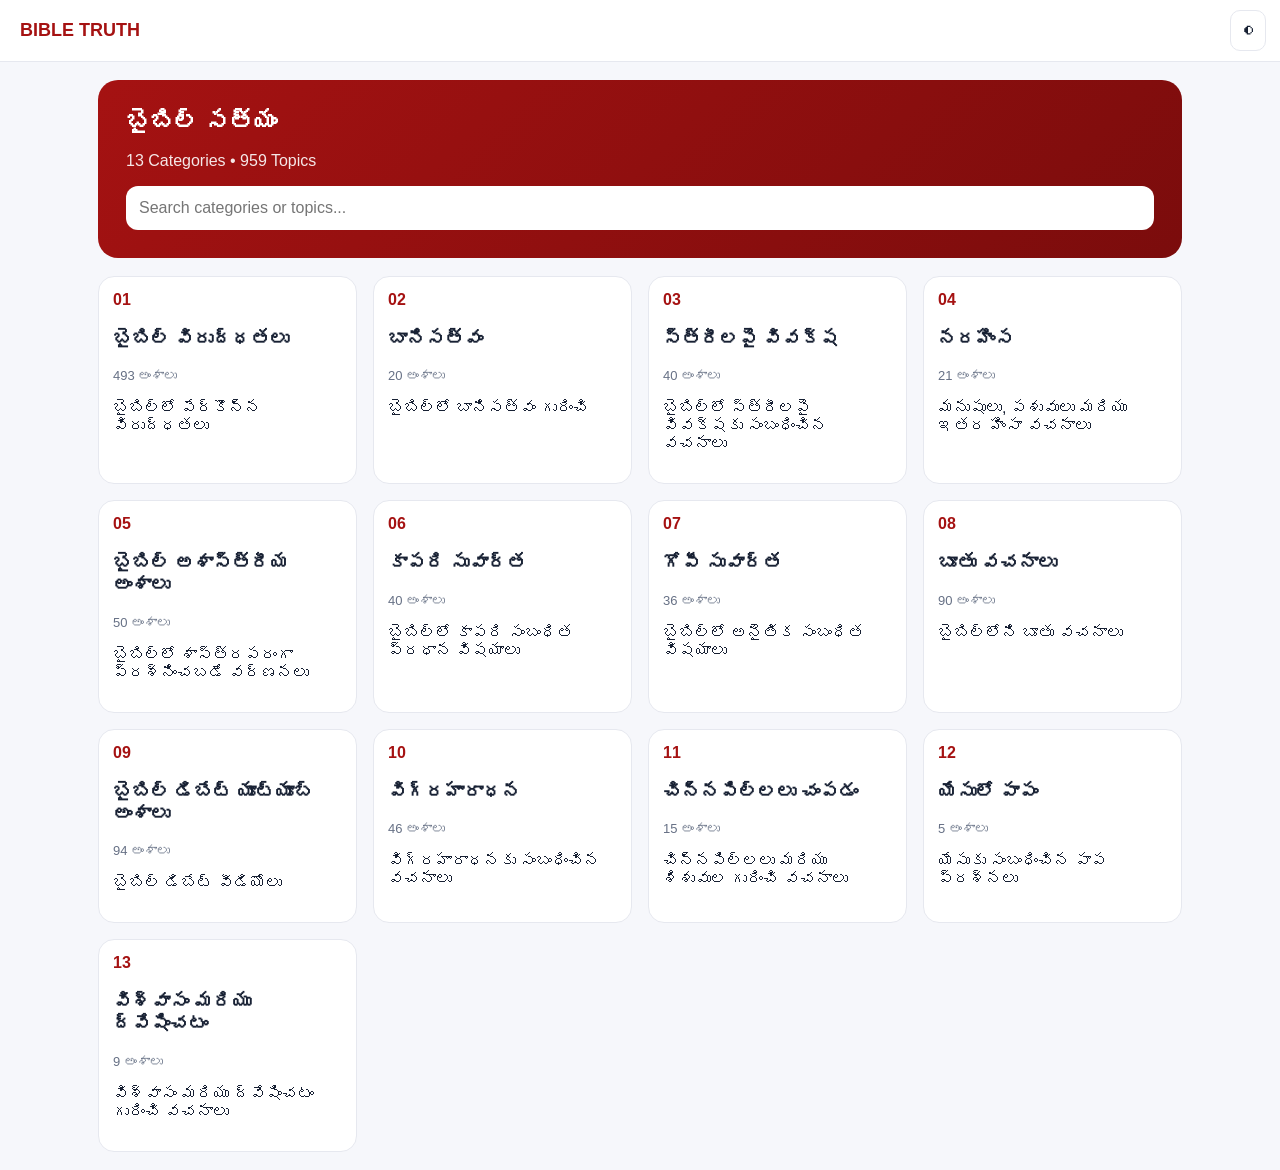
==== index.html @ 72ec71bd "Add files via upload" ====
<!doctype html><html lang="te"><head><meta charset="utf-8"><meta name="viewport" content="width=device-width,initial-scale=1"><title>Bible Truth</title><link rel="stylesheet" href="style.css"></head><body>
<header class="topbar"><button id="backBtn" class="iconBtn hidden" aria-label="Back">←</button><button id="homeBtn" class="brand">BIBLE TRUTH</button><div class="spacer"></div><button id="themeBtn" class="iconBtn" title="Theme">◐</button></header>
<main class="wrap"><section id="homeView"><div class="hero"><h1>బైబిల్ సత్యం</h1><p id="stats"></p><input id="search" placeholder="Search categories or topics..."></div><div id="categories" class="grid"></div></section>
<section id="listView" class="hidden"><div class="viewHead"><h2 id="listTitle"></h2><p id="listSub"></p></div><div id="pointList" class="pointList"></div></section>
<section id="detailView" class="hidden"><div id="detailContent"></div></section>
<section id="resultsView" class="hidden"><h2>Search Results</h2><div id="results"></div></section></main>
<script src="app.js"></script></body></html>
---- style.css ----
:root{--bg:#f6f7fb;--card:#fff;--text:#172033;--muted:#667085;--line:#e6e8ef;--accent:#a51212;--accent2:#7b0c0c;--soft:#fff3f3}*{box-sizing:border-box}body{margin:0;font-family:Arial,'Noto Sans Telugu',sans-serif;background:var(--bg);color:var(--text)}body.dark{--bg:#121417;--card:#1b1e23;--text:#f3f4f6;--muted:#a7adb8;--line:#30343a;--soft:#2a1b1b}.topbar{position:sticky;top:0;z-index:100;background:var(--card);border-bottom:1px solid var(--line);height:62px;display:flex;align-items:center;padding:0 14px;gap:8px}.brand{border:0;background:none;font-weight:800;color:var(--accent);font-size:18px;cursor:pointer}.spacer{flex:1}.iconBtn{border:1px solid var(--line);background:var(--card);color:var(--text);border-radius:10px;padding:8px 12px;font-size:20px;cursor:pointer}.hidden{display:none!important}.wrap{max-width:1120px;margin:auto;padding:18px}.hero{background:linear-gradient(135deg,var(--accent),var(--accent2));color:#fff;border-radius:20px;padding:28px;margin-bottom:18px}.hero h1{margin:0 0 6px}.hero p{opacity:.9}.hero input{width:100%;padding:13px;border-radius:12px;border:0;font-size:16px}.grid{display:grid;grid-template-columns:repeat(auto-fit,minmax(240px,1fr));gap:16px}.cat{background:var(--card);border:1px solid var(--line);border-radius:16px;overflow:hidden;cursor:pointer;transition:.15s}.cat:hover,.pointCard:hover{transform:translateY(-2px);box-shadow:0 8px 24px #00000012}.cat img{width:100%;height:130px;object-fit:cover;background:#ddd}.cat .inside{padding:14px}.num{display:inline-block;color:var(--accent);font-weight:800}.count{color:var(--muted);font-size:13px}.viewHead,.detail-head{background:var(--card);border:1px solid var(--line);padding:16px;border-radius:14px;margin-bottom:14px}.pointList{display:grid;gap:10px}.pointCard{background:var(--card);border:1px solid var(--line);border-radius:14px;padding:15px;cursor:pointer}.pointNo{color:var(--accent);font-weight:800;margin-right:8px}.pointTitle{font-weight:700}.item{background:var(--card);border:1px solid var(--line);border-radius:16px;padding:18px}.item-title{margin-top:0}.body-text{line-height:1.75}.verse,.bible-ref{margin:10px 0;padding:12px 14px;border-radius:12px;background:var(--soft);border:1px solid #e5bcbc;line-height:1.65}.bible-ref{display:block;width:100%;text-align:left;font:inherit;font-weight:700;color:var(--accent);cursor:pointer}.bible-ref:hover{filter:brightness(.98)}.note{margin:10px 0;padding:12px;border-left:4px solid var(--accent);background:var(--soft)}.navs{display:flex;justify-content:space-between;gap:10px;margin-top:16px}.soft-btn,.youtube-btn{border:1px solid var(--line);background:var(--card);color:var(--text);padding:11px 14px;border-radius:10px;cursor:pointer;text-decoration:none;display:inline-block}.soft-btn:disabled{opacity:.45}.youtube-btn{background:#cc0000;color:#fff;border:0}.category-label{color:var(--accent);font-weight:700}.main-point{margin-top:10px;background:var(--soft);padding:12px;border-radius:10px}.result-card{background:var(--card);padding:14px;border:1px solid var(--line);border-radius:12px;margin:10px 0;cursor:pointer}@media(max-width:600px){.wrap{padding:12px}.topbar{height:58px}.cat img{height:110px}}


/* Bible reference links: same card style, now safely clickable */
a.bible-ref{
  display:block;
  text-decoration:none;
  cursor:pointer;
  -webkit-tap-highlight-color:transparent;
}


/* FINAL: clickable Bible reference boxes */
a.bible-ref{
 display:flex;align-items:center;gap:10px;width:100%;box-sizing:border-box;
 margin:12px 0;padding:14px 16px;border:1px solid #c9a227;border-radius:12px;
 background:#fffdf2;color:#5b4300;text-decoration:none;font-weight:700;cursor:pointer;
 box-shadow:0 2px 8px rgba(0,0,0,.08);-webkit-tap-highlight-color:transparent;
}
a.bible-ref:hover{transform:translateY(-1px)}
a.bible-ref:active{transform:scale(.99)}
.bible-icon{font-size:22px;line-height:1}
.bible-ref-text{flex:1}
.bible-open{font-size:28px;line-height:1;font-weight:400}
.dark a.bible-ref{background:#2b2616;color:#ffe9a6;border-color:#8f7420}


/* Categories 5,7,10,11 — clickable Bible reference box */
a.bible-ref{
  display:flex;
  align-items:center;
  gap:10px;
  width:100%;
  box-sizing:border-box;
  margin:12px 0;
  padding:14px 16px;
  border:1px solid #c9a227;
  border-radius:12px;
  background:#fffdf2;
  color:#5b4300;
  text-decoration:none;
  font-weight:700;
  cursor:pointer;
  box-shadow:0 2px 8px rgba(0,0,0,.08);
  -webkit-tap-highlight-color:transparent;
}
a.bible-ref:hover{transform:translateY(-1px)}
a.bible-ref:active{transform:scale(.99)}
.bible-icon{font-size:22px;line-height:1}
.bible-ref-text{flex:1}
.bible-open{font-size:28px;line-height:1;font-weight:400}
.dark a.bible-ref{background:#2b2616;color:#ffe9a6;border-color:#8f7420}


/* FINAL FIX: category images are visible on all 13 cards without changing text/content */
.cat img{
  display:block;
  width:100%;
  height:130px;
  object-fit:cover;
  object-position:center;
}
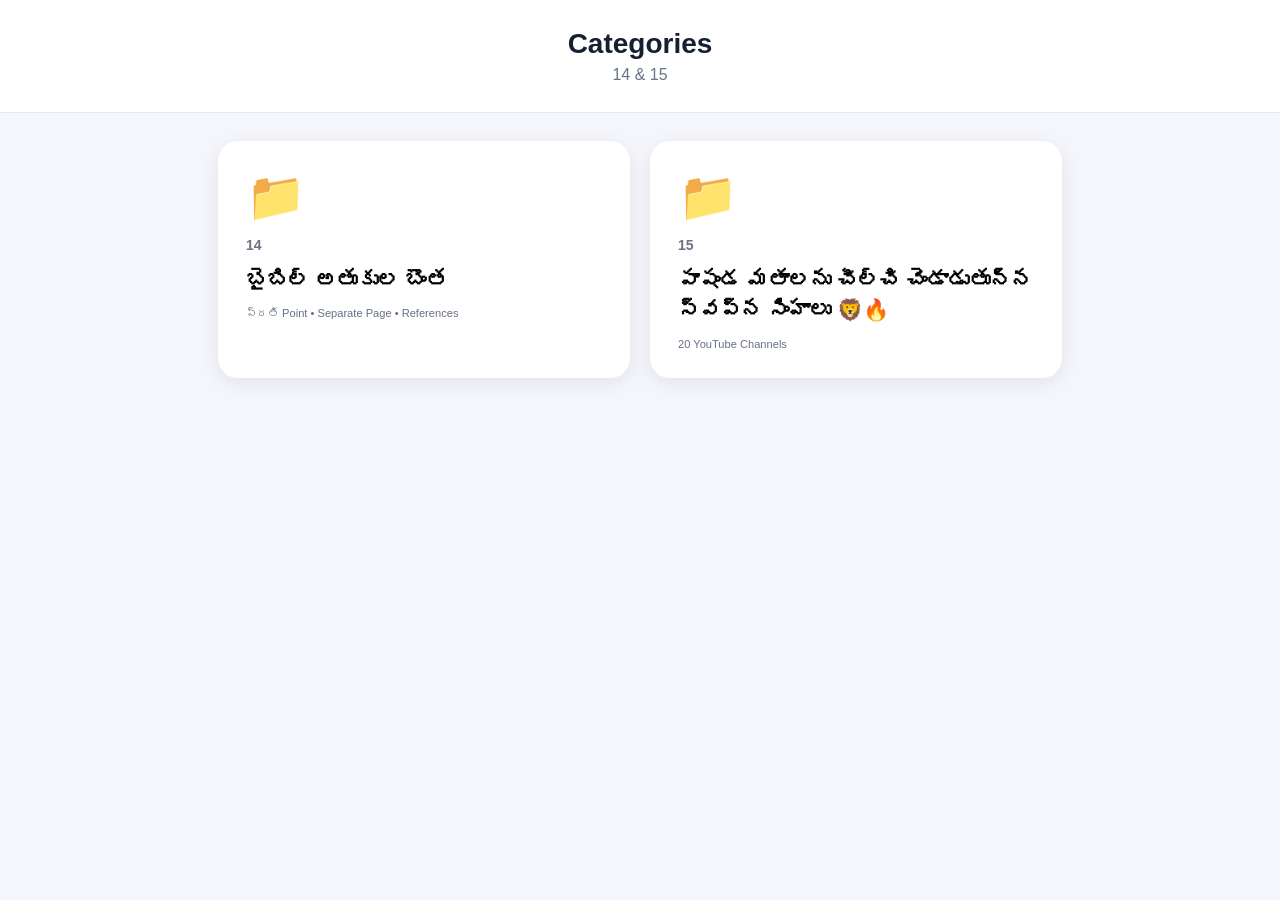
==== commit 56727553: "Add files via upload" ====
--- a/index.html
+++ b/index.html
@@ -1,7 +1 @@
-<!doctype html><html lang="te"><head><meta charset="utf-8"><meta name="viewport" content="width=device-width,initial-scale=1"><title>Bible Truth</title><link rel="stylesheet" href="style.css"></head><body>
-<header class="topbar"><button id="backBtn" class="iconBtn hidden" aria-label="Back">←</button><button id="homeBtn" class="brand">BIBLE TRUTH</button><div class="spacer"></div><button id="themeBtn" class="iconBtn" title="Theme">◐</button></header>
-<main class="wrap"><section id="homeView"><div class="hero"><h1>బైబిల్ సత్యం</h1><p id="stats"></p><input id="search" placeholder="Search categories or topics..."></div><div id="categories" class="grid"></div></section>
-<section id="listView" class="hidden"><div class="viewHead"><h2 id="listTitle"></h2><p id="listSub"></p></div><div id="pointList" class="pointList"></div></section>
-<section id="detailView" class="hidden"><div id="detailContent"></div></section>
-<section id="resultsView" class="hidden"><h2>Search Results</h2><div id="results"></div></section></main>
-<script src="app.js"></script></body></html>
+<!DOCTYPE html><html lang="te"><head><meta charset="UTF-8"><meta name="viewport" content="width=device-width, initial-scale=1.0"><title>Categories 14 & 15</title><link rel="stylesheet" href="style.css"></head><body><div class="app"><header class="app-header"><h1>Categories</h1><p>14 & 15</p></header><main id="home" class="screen active"><div class="category-grid"><button class="category-card" onclick="openCategory14()"><span class="folder">📁</span><span class="cat-no">14</span><strong>బైబిల్ అతుకుల బొంత</strong><small>ప్రతి Point • Separate Page • References</small></button><button class="category-card" onclick="openCategory15()"><span class="folder">📁</span><span class="cat-no">15</span><strong>పాషండ మతాలను చీల్చి చెండాడుతున్న స్వప్న సింహాలు 🦁🔥</strong><small>20 YouTube Channels</small></button></div></main><main id="cat14" class="screen"><div class="topbar"><button class="back" onclick="goHome()">← Back</button><div><h2>Category 14</h2><p>బైబిల్ అతుకుల బొంత</p></div></div><div id="topicList" class="list"></div></main><main id="detail" class="screen"><div class="topbar"><button class="back" onclick="backToTopics()">← Back</button><div><h2 id="detailTitle">Point</h2></div></div><article class="detail-card"><button id="referenceButton" class="reference-btn">📖 Open Reference in Sajeeva Vahini</button><div id="detailContent"></div></article></main><main id="cat15" class="screen"><div class="topbar"><button class="back" onclick="goHome()">← Back</button><div><h2>Category 15</h2><p>పాషండ మతాలను చీల్చి చెండాడుతున్న స్వప్న సింహాలు 🦁🔥</p></div></div><div id="channelList" class="list"></div></main></div><script src="script.js"></script></body></html>
--- a/style.css
+++ b/style.css
@@ -1,62 +1 @@
-:root{--bg:#f6f7fb;--card:#fff;--text:#172033;--muted:#667085;--line:#e6e8ef;--accent:#a51212;--accent2:#7b0c0c;--soft:#fff3f3}*{box-sizing:border-box}body{margin:0;font-family:Arial,'Noto Sans Telugu',sans-serif;background:var(--bg);color:var(--text)}body.dark{--bg:#121417;--card:#1b1e23;--text:#f3f4f6;--muted:#a7adb8;--line:#30343a;--soft:#2a1b1b}.topbar{position:sticky;top:0;z-index:100;background:var(--card);border-bottom:1px solid var(--line);height:62px;display:flex;align-items:center;padding:0 14px;gap:8px}.brand{border:0;background:none;font-weight:800;color:var(--accent);font-size:18px;cursor:pointer}.spacer{flex:1}.iconBtn{border:1px solid var(--line);background:var(--card);color:var(--text);border-radius:10px;padding:8px 12px;font-size:20px;cursor:pointer}.hidden{display:none!important}.wrap{max-width:1120px;margin:auto;padding:18px}.hero{background:linear-gradient(135deg,var(--accent),var(--accent2));color:#fff;border-radius:20px;padding:28px;margin-bottom:18px}.hero h1{margin:0 0 6px}.hero p{opacity:.9}.hero input{width:100%;padding:13px;border-radius:12px;border:0;font-size:16px}.grid{display:grid;grid-template-columns:repeat(auto-fit,minmax(240px,1fr));gap:16px}.cat{background:var(--card);border:1px solid var(--line);border-radius:16px;overflow:hidden;cursor:pointer;transition:.15s}.cat:hover,.pointCard:hover{transform:translateY(-2px);box-shadow:0 8px 24px #00000012}.cat img{width:100%;height:130px;object-fit:cover;background:#ddd}.cat .inside{padding:14px}.num{display:inline-block;color:var(--accent);font-weight:800}.count{color:var(--muted);font-size:13px}.viewHead,.detail-head{background:var(--card);border:1px solid var(--line);padding:16px;border-radius:14px;margin-bottom:14px}.pointList{display:grid;gap:10px}.pointCard{background:var(--card);border:1px solid var(--line);border-radius:14px;padding:15px;cursor:pointer}.pointNo{color:var(--accent);font-weight:800;margin-right:8px}.pointTitle{font-weight:700}.item{background:var(--card);border:1px solid var(--line);border-radius:16px;padding:18px}.item-title{margin-top:0}.body-text{line-height:1.75}.verse,.bible-ref{margin:10px 0;padding:12px 14px;border-radius:12px;background:var(--soft);border:1px solid #e5bcbc;line-height:1.65}.bible-ref{display:block;width:100%;text-align:left;font:inherit;font-weight:700;color:var(--accent);cursor:pointer}.bible-ref:hover{filter:brightness(.98)}.note{margin:10px 0;padding:12px;border-left:4px solid var(--accent);background:var(--soft)}.navs{display:flex;justify-content:space-between;gap:10px;margin-top:16px}.soft-btn,.youtube-btn{border:1px solid var(--line);background:var(--card);color:var(--text);padding:11px 14px;border-radius:10px;cursor:pointer;text-decoration:none;display:inline-block}.soft-btn:disabled{opacity:.45}.youtube-btn{background:#cc0000;color:#fff;border:0}.category-label{color:var(--accent);font-weight:700}.main-point{margin-top:10px;background:var(--soft);padding:12px;border-radius:10px}.result-card{background:var(--card);padding:14px;border:1px solid var(--line);border-radius:12px;margin:10px 0;cursor:pointer}@media(max-width:600px){.wrap{padding:12px}.topbar{height:58px}.cat img{height:110px}}
-
-
-/* Bible reference links: same card style, now safely clickable */
-a.bible-ref{
-  display:block;
-  text-decoration:none;
-  cursor:pointer;
-  -webkit-tap-highlight-color:transparent;
-}
-
-
-/* FINAL: clickable Bible reference boxes */
-a.bible-ref{
- display:flex;align-items:center;gap:10px;width:100%;box-sizing:border-box;
- margin:12px 0;padding:14px 16px;border:1px solid #c9a227;border-radius:12px;
- background:#fffdf2;color:#5b4300;text-decoration:none;font-weight:700;cursor:pointer;
- box-shadow:0 2px 8px rgba(0,0,0,.08);-webkit-tap-highlight-color:transparent;
-}
-a.bible-ref:hover{transform:translateY(-1px)}
-a.bible-ref:active{transform:scale(.99)}
-.bible-icon{font-size:22px;line-height:1}
-.bible-ref-text{flex:1}
-.bible-open{font-size:28px;line-height:1;font-weight:400}
-.dark a.bible-ref{background:#2b2616;color:#ffe9a6;border-color:#8f7420}
-
-
-/* Categories 5,7,10,11 — clickable Bible reference box */
-a.bible-ref{
-  display:flex;
-  align-items:center;
-  gap:10px;
-  width:100%;
-  box-sizing:border-box;
-  margin:12px 0;
-  padding:14px 16px;
-  border:1px solid #c9a227;
-  border-radius:12px;
-  background:#fffdf2;
-  color:#5b4300;
-  text-decoration:none;
-  font-weight:700;
-  cursor:pointer;
-  box-shadow:0 2px 8px rgba(0,0,0,.08);
-  -webkit-tap-highlight-color:transparent;
-}
-a.bible-ref:hover{transform:translateY(-1px)}
-a.bible-ref:active{transform:scale(.99)}
-.bible-icon{font-size:22px;line-height:1}
-.bible-ref-text{flex:1}
-.bible-open{font-size:28px;line-height:1;font-weight:400}
-.dark a.bible-ref{background:#2b2616;color:#ffe9a6;border-color:#8f7420}
-
-
-/* FINAL FIX: category images are visible on all 13 cards without changing text/content */
-.cat img{
-  display:block;
-  width:100%;
-  height:130px;
-  object-fit:cover;
-  object-position:center;
-}
+*{box-sizing:border-box}body{margin:0;font-family:Arial,'Noto Sans Telugu',sans-serif;background:#f4f6fb;color:#172033}.app{min-height:100vh}.app-header{padding:28px 20px;text-align:center;background:#fff;border-bottom:1px solid #e6e9f0}.app-header h1{margin:0;font-size:28px}.app-header p{margin:6px 0 0;color:#687386}.screen{display:none}.screen.active{display:block}.category-grid{max-width:900px;margin:auto;padding:28px;display:grid;grid-template-columns:repeat(auto-fit,minmax(280px,1fr));gap:20px}.category-card{border:0;background:#fff;border-radius:20px;padding:28px;text-align:left;box-shadow:0 5px 20px rgba(20,30,50,.08);cursor:pointer;display:flex;flex-direction:column;gap:12px}.folder{font-size:48px}.cat-no{font-size:14px;font-weight:700;color:#6b7280}.category-card strong{font-size:21px;line-height:1.45}.category-card small{color:#667085}.topbar{position:sticky;top:0;z-index:5;background:#fff;padding:14px 20px;display:flex;align-items:center;gap:14px;border-bottom:1px solid #e6e9f0}.topbar h2{margin:0;font-size:20px}.topbar p{margin:3px 0 0;color:#687386;font-size:14px}.back{border:0;background:#202938;color:#fff;padding:10px 15px;border-radius:10px;cursor:pointer}.list{max-width:920px;margin:auto;padding:20px}.item{width:100%;border:0;background:#fff;border-radius:15px;margin-bottom:12px;padding:17px;text-align:left;display:flex;align-items:center;gap:14px;box-shadow:0 3px 12px rgba(20,30,50,.06);cursor:pointer;color:#172033;text-decoration:none}.badge{min-width:42px;height:42px;border-radius:50%;display:grid;place-items:center;background:#eef1f6;font-weight:bold}.item-main{flex:1}.item-title{font-weight:700;line-height:1.45}.item-sub{display:block;font-size:13px;color:#667085;margin-top:5px}.arrow{font-size:22px;color:#9aa4b2}.detail-card{max-width:920px;margin:24px auto;padding:24px;background:#fff;border-radius:18px;box-shadow:0 5px 20px rgba(20,30,50,.08)}.reference-btn{width:100%;border:0;border-radius:12px;padding:15px 18px;background:#b42318;color:#fff;font-size:16px;font-weight:700;cursor:pointer;margin-bottom:22px}.content-heading{font-weight:700;margin:22px 0 8px;font-size:18px}.content-text{white-space:pre-line;line-height:1.75;color:#354052;margin:0 0 14px}.youtube{color:#d11a2a;font-weight:700;font-size:13px}@media(max-width:600px){.category-grid{padding:16px}.topbar{padding:12px}.topbar h2{font-size:17px}.list{padding:14px}.detail-card{margin:14px;padding:17px}.category-card strong{font-size:18px}}
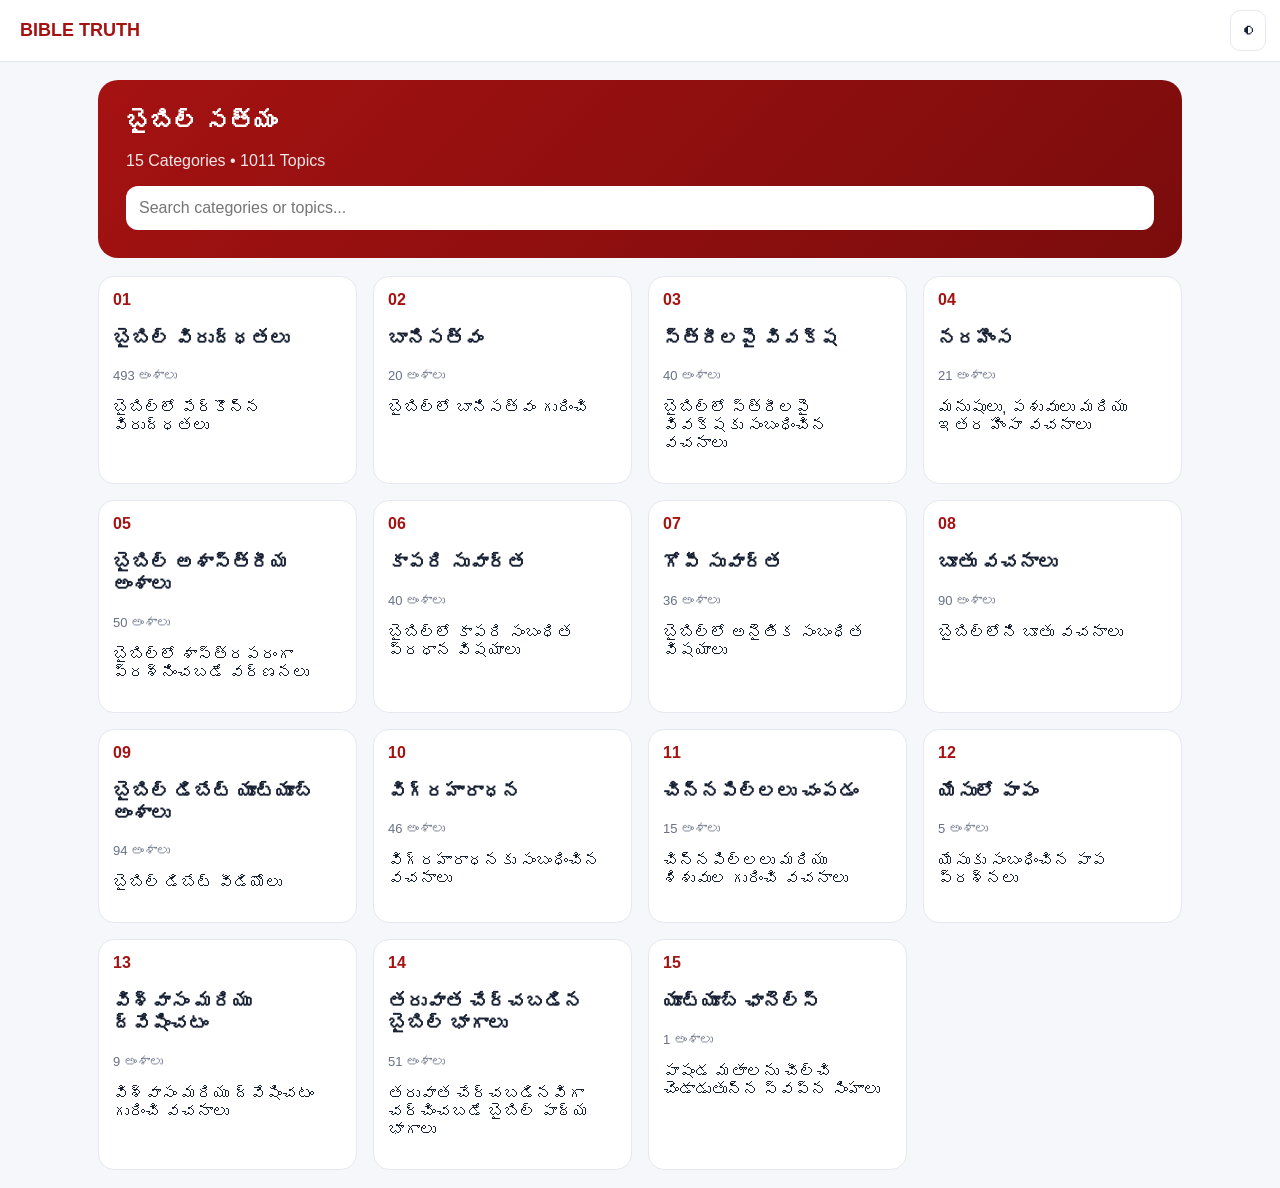
==== commit ce2c0201: "Add files via upload" ====
--- a/index.html
+++ b/index.html
@@ -1 +1,7 @@
-<!DOCTYPE html><html lang="te"><head><meta charset="UTF-8"><meta name="viewport" content="width=device-width, initial-scale=1.0"><title>Categories 14 & 15</title><link rel="stylesheet" href="style.css"></head><body><div class="app"><header class="app-header"><h1>Categories</h1><p>14 & 15</p></header><main id="home" class="screen active"><div class="category-grid"><button class="category-card" onclick="openCategory14()"><span class="folder">📁</span><span class="cat-no">14</span><strong>బైబిల్ అతుకుల బొంత</strong><small>ప్రతి Point • Separate Page • References</small></button><button class="category-card" onclick="openCategory15()"><span class="folder">📁</span><span class="cat-no">15</span><strong>పాషండ మతాలను చీల్చి చెండాడుతున్న స్వప్న సింహాలు 🦁🔥</strong><small>20 YouTube Channels</small></button></div></main><main id="cat14" class="screen"><div class="topbar"><button class="back" onclick="goHome()">← Back</button><div><h2>Category 14</h2><p>బైబిల్ అతుకుల బొంత</p></div></div><div id="topicList" class="list"></div></main><main id="detail" class="screen"><div class="topbar"><button class="back" onclick="backToTopics()">← Back</button><div><h2 id="detailTitle">Point</h2></div></div><article class="detail-card"><button id="referenceButton" class="reference-btn">📖 Open Reference in Sajeeva Vahini</button><div id="detailContent"></div></article></main><main id="cat15" class="screen"><div class="topbar"><button class="back" onclick="goHome()">← Back</button><div><h2>Category 15</h2><p>పాషండ మతాలను చీల్చి చెండాడుతున్న స్వప్న సింహాలు 🦁🔥</p></div></div><div id="channelList" class="list"></div></main></div><script src="script.js"></script></body></html>+<!doctype html><html lang="te"><head><meta charset="utf-8"><meta name="viewport" content="width=device-width,initial-scale=1"><title>Bible Truth</title><link rel="stylesheet" href="style.css"></head><body>
+<header class="topbar"><button id="backBtn" class="iconBtn hidden" aria-label="Back">←</button><button id="homeBtn" class="brand">BIBLE TRUTH</button><div class="spacer"></div><button id="themeBtn" class="iconBtn" title="Theme">◐</button></header>
+<main class="wrap"><section id="homeView"><div class="hero"><h1>బైబిల్ సత్యం</h1><p id="stats"></p><input id="search" placeholder="Search categories or topics..."></div><div id="categories" class="grid"></div></section>
+<section id="listView" class="hidden"><div class="viewHead"><h2 id="listTitle"></h2><p id="listSub"></p></div><div id="pointList" class="pointList"></div></section>
+<section id="detailView" class="hidden"><div id="detailContent"></div></section>
+<section id="resultsView" class="hidden"><h2>Search Results</h2><div id="results"></div></section></main>
+<script src="app.js"></script></body></html>
--- a/style.css
+++ b/style.css
@@ -1 +1,62 @@
-*{box-sizing:border-box}body{margin:0;font-family:Arial,'Noto Sans Telugu',sans-serif;background:#f4f6fb;color:#172033}.app{min-height:100vh}.app-header{padding:28px 20px;text-align:center;background:#fff;border-bottom:1px solid #e6e9f0}.app-header h1{margin:0;font-size:28px}.app-header p{margin:6px 0 0;color:#687386}.screen{display:none}.screen.active{display:block}.category-grid{max-width:900px;margin:auto;padding:28px;display:grid;grid-template-columns:repeat(auto-fit,minmax(280px,1fr));gap:20px}.category-card{border:0;background:#fff;border-radius:20px;padding:28px;text-align:left;box-shadow:0 5px 20px rgba(20,30,50,.08);cursor:pointer;display:flex;flex-direction:column;gap:12px}.folder{font-size:48px}.cat-no{font-size:14px;font-weight:700;color:#6b7280}.category-card strong{font-size:21px;line-height:1.45}.category-card small{color:#667085}.topbar{position:sticky;top:0;z-index:5;background:#fff;padding:14px 20px;display:flex;align-items:center;gap:14px;border-bottom:1px solid #e6e9f0}.topbar h2{margin:0;font-size:20px}.topbar p{margin:3px 0 0;color:#687386;font-size:14px}.back{border:0;background:#202938;color:#fff;padding:10px 15px;border-radius:10px;cursor:pointer}.list{max-width:920px;margin:auto;padding:20px}.item{width:100%;border:0;background:#fff;border-radius:15px;margin-bottom:12px;padding:17px;text-align:left;display:flex;align-items:center;gap:14px;box-shadow:0 3px 12px rgba(20,30,50,.06);cursor:pointer;color:#172033;text-decoration:none}.badge{min-width:42px;height:42px;border-radius:50%;display:grid;place-items:center;background:#eef1f6;font-weight:bold}.item-main{flex:1}.item-title{font-weight:700;line-height:1.45}.item-sub{display:block;font-size:13px;color:#667085;margin-top:5px}.arrow{font-size:22px;color:#9aa4b2}.detail-card{max-width:920px;margin:24px auto;padding:24px;background:#fff;border-radius:18px;box-shadow:0 5px 20px rgba(20,30,50,.08)}.reference-btn{width:100%;border:0;border-radius:12px;padding:15px 18px;background:#b42318;color:#fff;font-size:16px;font-weight:700;cursor:pointer;margin-bottom:22px}.content-heading{font-weight:700;margin:22px 0 8px;font-size:18px}.content-text{white-space:pre-line;line-height:1.75;color:#354052;margin:0 0 14px}.youtube{color:#d11a2a;font-weight:700;font-size:13px}@media(max-width:600px){.category-grid{padding:16px}.topbar{padding:12px}.topbar h2{font-size:17px}.list{padding:14px}.detail-card{margin:14px;padding:17px}.category-card strong{font-size:18px}}+:root{--bg:#f6f7fb;--card:#fff;--text:#172033;--muted:#667085;--line:#e6e8ef;--accent:#a51212;--accent2:#7b0c0c;--soft:#fff3f3}*{box-sizing:border-box}body{margin:0;font-family:Arial,'Noto Sans Telugu',sans-serif;background:var(--bg);color:var(--text)}body.dark{--bg:#121417;--card:#1b1e23;--text:#f3f4f6;--muted:#a7adb8;--line:#30343a;--soft:#2a1b1b}.topbar{position:sticky;top:0;z-index:100;background:var(--card);border-bottom:1px solid var(--line);height:62px;display:flex;align-items:center;padding:0 14px;gap:8px}.brand{border:0;background:none;font-weight:800;color:var(--accent);font-size:18px;cursor:pointer}.spacer{flex:1}.iconBtn{border:1px solid var(--line);background:var(--card);color:var(--text);border-radius:10px;padding:8px 12px;font-size:20px;cursor:pointer}.hidden{display:none!important}.wrap{max-width:1120px;margin:auto;padding:18px}.hero{background:linear-gradient(135deg,var(--accent),var(--accent2));color:#fff;border-radius:20px;padding:28px;margin-bottom:18px}.hero h1{margin:0 0 6px}.hero p{opacity:.9}.hero input{width:100%;padding:13px;border-radius:12px;border:0;font-size:16px}.grid{display:grid;grid-template-columns:repeat(auto-fit,minmax(240px,1fr));gap:16px}.cat{background:var(--card);border:1px solid var(--line);border-radius:16px;overflow:hidden;cursor:pointer;transition:.15s}.cat:hover,.pointCard:hover{transform:translateY(-2px);box-shadow:0 8px 24px #00000012}.cat img{width:100%;height:130px;object-fit:cover;background:#ddd}.cat .inside{padding:14px}.num{display:inline-block;color:var(--accent);font-weight:800}.count{color:var(--muted);font-size:13px}.viewHead,.detail-head{background:var(--card);border:1px solid var(--line);padding:16px;border-radius:14px;margin-bottom:14px}.pointList{display:grid;gap:10px}.pointCard{background:var(--card);border:1px solid var(--line);border-radius:14px;padding:15px;cursor:pointer}.pointNo{color:var(--accent);font-weight:800;margin-right:8px}.pointTitle{font-weight:700}.item{background:var(--card);border:1px solid var(--line);border-radius:16px;padding:18px}.item-title{margin-top:0}.body-text{line-height:1.75}.verse,.bible-ref{margin:10px 0;padding:12px 14px;border-radius:12px;background:var(--soft);border:1px solid #e5bcbc;line-height:1.65}.bible-ref{display:block;width:100%;text-align:left;font:inherit;font-weight:700;color:var(--accent);cursor:pointer}.bible-ref:hover{filter:brightness(.98)}.note{margin:10px 0;padding:12px;border-left:4px solid var(--accent);background:var(--soft)}.navs{display:flex;justify-content:space-between;gap:10px;margin-top:16px}.soft-btn,.youtube-btn{border:1px solid var(--line);background:var(--card);color:var(--text);padding:11px 14px;border-radius:10px;cursor:pointer;text-decoration:none;display:inline-block}.soft-btn:disabled{opacity:.45}.youtube-btn{background:#cc0000;color:#fff;border:0}.category-label{color:var(--accent);font-weight:700}.main-point{margin-top:10px;background:var(--soft);padding:12px;border-radius:10px}.result-card{background:var(--card);padding:14px;border:1px solid var(--line);border-radius:12px;margin:10px 0;cursor:pointer}@media(max-width:600px){.wrap{padding:12px}.topbar{height:58px}.cat img{height:110px}}
+
+
+/* Bible reference links: same card style, now safely clickable */
+a.bible-ref{
+  display:block;
+  text-decoration:none;
+  cursor:pointer;
+  -webkit-tap-highlight-color:transparent;
+}
+
+
+/* FINAL: clickable Bible reference boxes */
+a.bible-ref{
+ display:flex;align-items:center;gap:10px;width:100%;box-sizing:border-box;
+ margin:12px 0;padding:14px 16px;border:1px solid #c9a227;border-radius:12px;
+ background:#fffdf2;color:#5b4300;text-decoration:none;font-weight:700;cursor:pointer;
+ box-shadow:0 2px 8px rgba(0,0,0,.08);-webkit-tap-highlight-color:transparent;
+}
+a.bible-ref:hover{transform:translateY(-1px)}
+a.bible-ref:active{transform:scale(.99)}
+.bible-icon{font-size:22px;line-height:1}
+.bible-ref-text{flex:1}
+.bible-open{font-size:28px;line-height:1;font-weight:400}
+.dark a.bible-ref{background:#2b2616;color:#ffe9a6;border-color:#8f7420}
+
+
+/* Categories 5,7,10,11 — clickable Bible reference box */
+a.bible-ref{
+  display:flex;
+  align-items:center;
+  gap:10px;
+  width:100%;
+  box-sizing:border-box;
+  margin:12px 0;
+  padding:14px 16px;
+  border:1px solid #c9a227;
+  border-radius:12px;
+  background:#fffdf2;
+  color:#5b4300;
+  text-decoration:none;
+  font-weight:700;
+  cursor:pointer;
+  box-shadow:0 2px 8px rgba(0,0,0,.08);
+  -webkit-tap-highlight-color:transparent;
+}
+a.bible-ref:hover{transform:translateY(-1px)}
+a.bible-ref:active{transform:scale(.99)}
+.bible-icon{font-size:22px;line-height:1}
+.bible-ref-text{flex:1}
+.bible-open{font-size:28px;line-height:1;font-weight:400}
+.dark a.bible-ref{background:#2b2616;color:#ffe9a6;border-color:#8f7420}
+
+
+/* FINAL FIX: category images are visible on all 13 cards without changing text/content */
+.cat img{
+  display:block;
+  width:100%;
+  height:130px;
+  object-fit:cover;
+  object-position:center;
+}
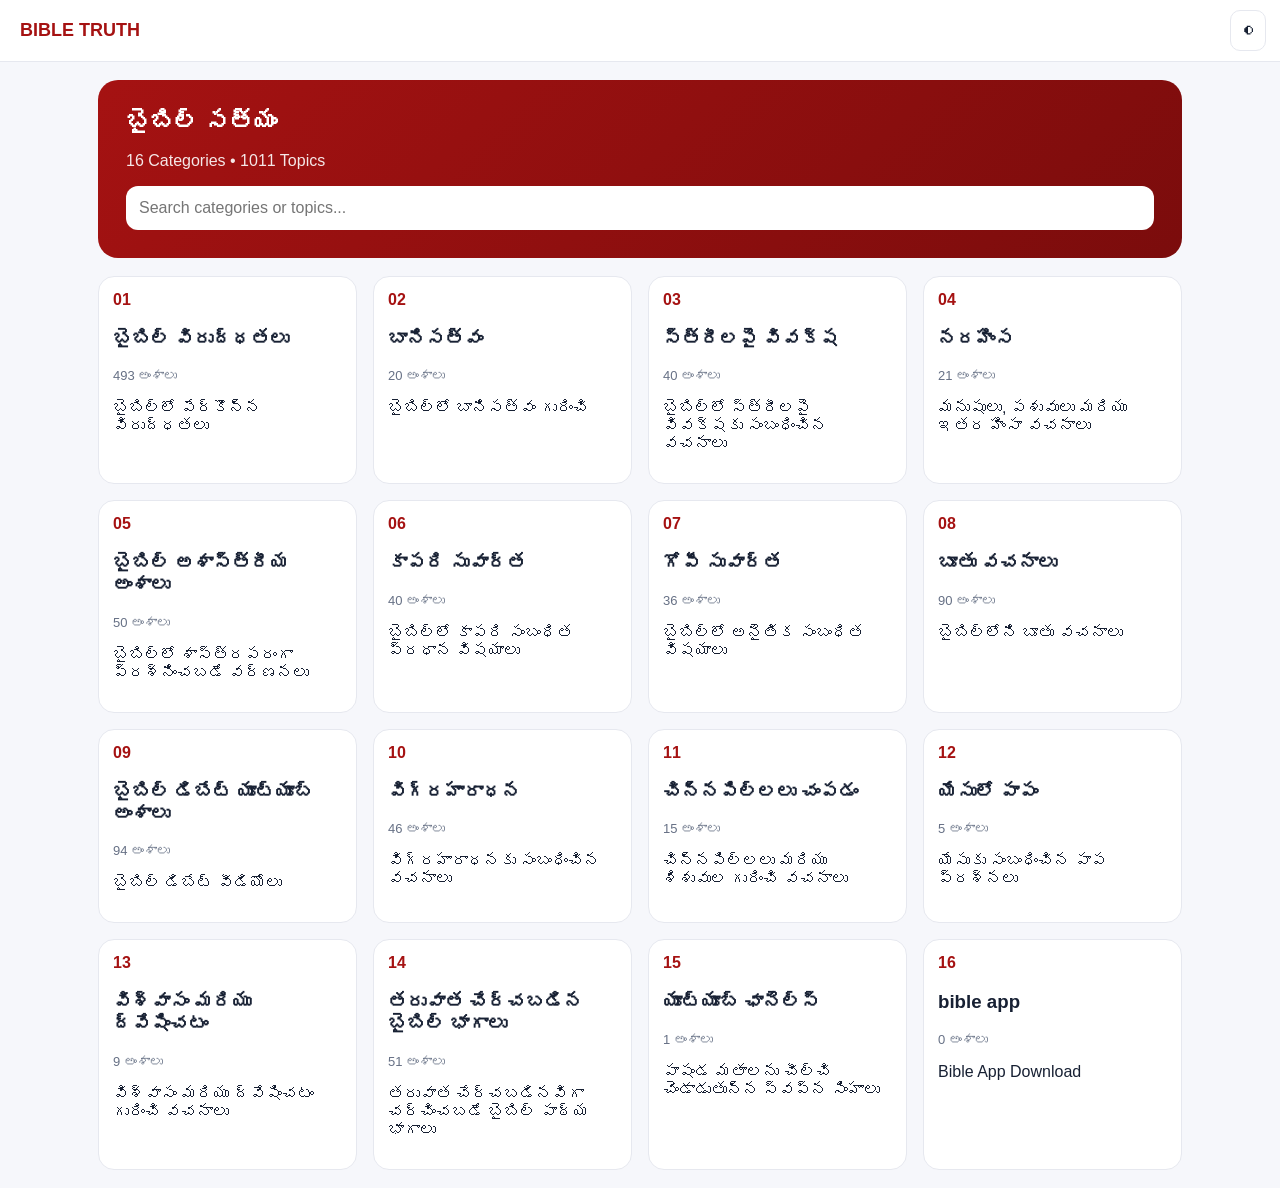
==== commit 4ffbe559: "Add files via upload" ====
(no text change in the page or its own stylesheets)
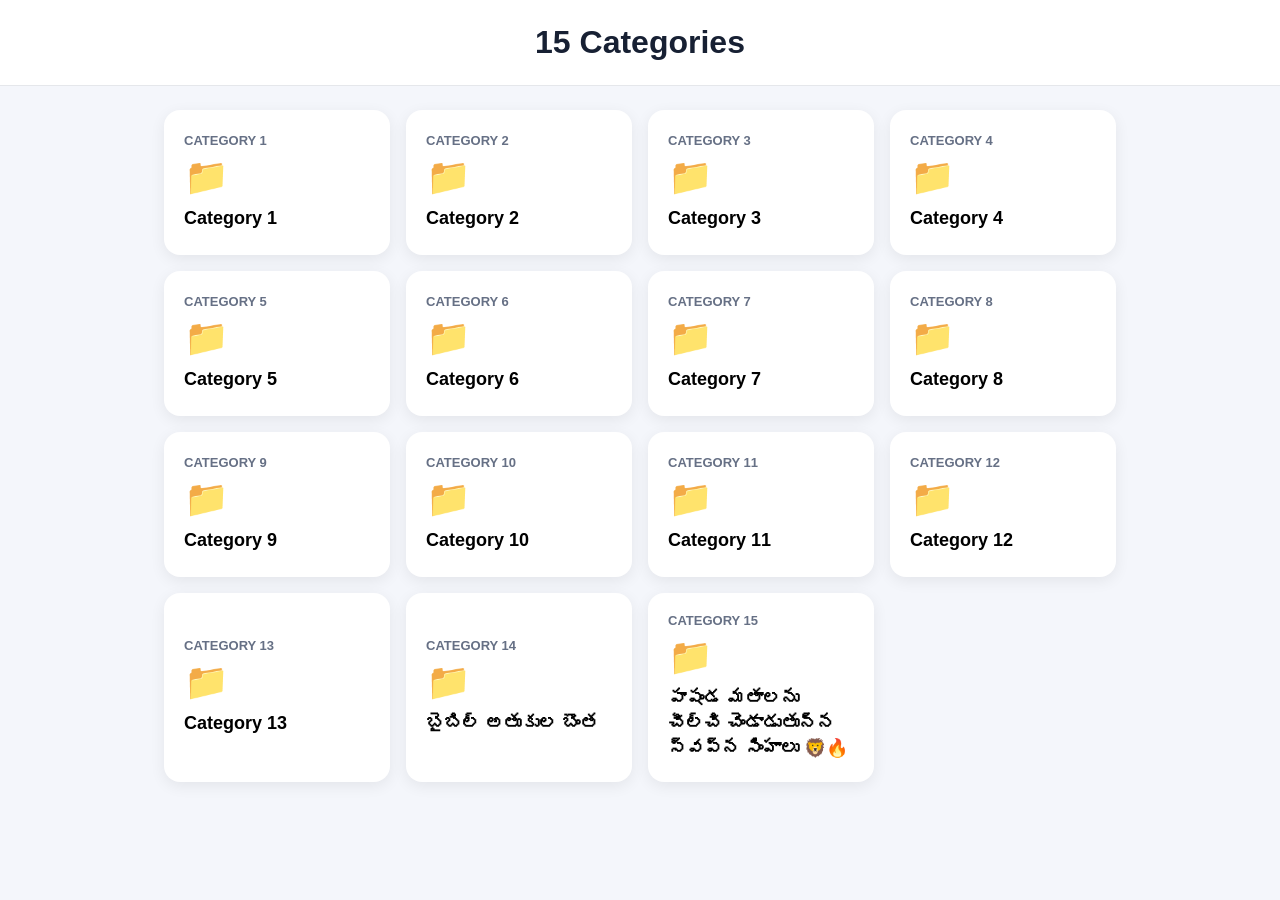
==== commit 0252484f: "Add files via upload" ====
--- a/index.html
+++ b/index.html
@@ -1,7 +1 @@
-<!doctype html><html lang="te"><head><meta charset="utf-8"><meta name="viewport" content="width=device-width,initial-scale=1"><title>Bible Truth</title><link rel="stylesheet" href="style.css"></head><body>
-<header class="topbar"><button id="backBtn" class="iconBtn hidden" aria-label="Back">←</button><button id="homeBtn" class="brand">BIBLE TRUTH</button><div class="spacer"></div><button id="themeBtn" class="iconBtn" title="Theme">◐</button></header>
-<main class="wrap"><section id="homeView"><div class="hero"><h1>బైబిల్ సత్యం</h1><p id="stats"></p><input id="search" placeholder="Search categories or topics..."></div><div id="categories" class="grid"></div></section>
-<section id="listView" class="hidden"><div class="viewHead"><h2 id="listTitle"></h2><p id="listSub"></p></div><div id="pointList" class="pointList"></div></section>
-<section id="detailView" class="hidden"><div id="detailContent"></div></section>
-<section id="resultsView" class="hidden"><h2>Search Results</h2><div id="results"></div></section></main>
-<script src="app.js"></script></body></html>
+<!doctype html><html lang="te"><head><meta charset="utf-8"><meta name="viewport" content="width=device-width,initial-scale=1"><title>15 Categories</title><link rel="stylesheet" href="style.css"></head><body><header><h1>15 Categories</h1></header><main id="home" class="screen active"><div id="categoryGrid" class="grid"></div></main><main id="list" class="screen"><div class="bar"><button onclick="home()">← Back</button><h2 id="pageTitle"></h2></div><div id="items" class="items"></div></main><main id="detail" class="screen"><div class="bar"><button onclick="backList()">← Back</button><h2 id="detailTitle"></h2></div><article><button id="refBtn" class="ref">📖 Open Reference in Sajeeva Vahini</button><div id="content"></div></article></main><script src="script.js"></script></body></html>
--- a/style.css
+++ b/style.css
@@ -1,62 +1,2 @@
-:root{--bg:#f6f7fb;--card:#fff;--text:#172033;--muted:#667085;--line:#e6e8ef;--accent:#a51212;--accent2:#7b0c0c;--soft:#fff3f3}*{box-sizing:border-box}body{margin:0;font-family:Arial,'Noto Sans Telugu',sans-serif;background:var(--bg);color:var(--text)}body.dark{--bg:#121417;--card:#1b1e23;--text:#f3f4f6;--muted:#a7adb8;--line:#30343a;--soft:#2a1b1b}.topbar{position:sticky;top:0;z-index:100;background:var(--card);border-bottom:1px solid var(--line);height:62px;display:flex;align-items:center;padding:0 14px;gap:8px}.brand{border:0;background:none;font-weight:800;color:var(--accent);font-size:18px;cursor:pointer}.spacer{flex:1}.iconBtn{border:1px solid var(--line);background:var(--card);color:var(--text);border-radius:10px;padding:8px 12px;font-size:20px;cursor:pointer}.hidden{display:none!important}.wrap{max-width:1120px;margin:auto;padding:18px}.hero{background:linear-gradient(135deg,var(--accent),var(--accent2));color:#fff;border-radius:20px;padding:28px;margin-bottom:18px}.hero h1{margin:0 0 6px}.hero p{opacity:.9}.hero input{width:100%;padding:13px;border-radius:12px;border:0;font-size:16px}.grid{display:grid;grid-template-columns:repeat(auto-fit,minmax(240px,1fr));gap:16px}.cat{background:var(--card);border:1px solid var(--line);border-radius:16px;overflow:hidden;cursor:pointer;transition:.15s}.cat:hover,.pointCard:hover{transform:translateY(-2px);box-shadow:0 8px 24px #00000012}.cat img{width:100%;height:130px;object-fit:cover;background:#ddd}.cat .inside{padding:14px}.num{display:inline-block;color:var(--accent);font-weight:800}.count{color:var(--muted);font-size:13px}.viewHead,.detail-head{background:var(--card);border:1px solid var(--line);padding:16px;border-radius:14px;margin-bottom:14px}.pointList{display:grid;gap:10px}.pointCard{background:var(--card);border:1px solid var(--line);border-radius:14px;padding:15px;cursor:pointer}.pointNo{color:var(--accent);font-weight:800;margin-right:8px}.pointTitle{font-weight:700}.item{background:var(--card);border:1px solid var(--line);border-radius:16px;padding:18px}.item-title{margin-top:0}.body-text{line-height:1.75}.verse,.bible-ref{margin:10px 0;padding:12px 14px;border-radius:12px;background:var(--soft);border:1px solid #e5bcbc;line-height:1.65}.bible-ref{display:block;width:100%;text-align:left;font:inherit;font-weight:700;color:var(--accent);cursor:pointer}.bible-ref:hover{filter:brightness(.98)}.note{margin:10px 0;padding:12px;border-left:4px solid var(--accent);background:var(--soft)}.navs{display:flex;justify-content:space-between;gap:10px;margin-top:16px}.soft-btn,.youtube-btn{border:1px solid var(--line);background:var(--card);color:var(--text);padding:11px 14px;border-radius:10px;cursor:pointer;text-decoration:none;display:inline-block}.soft-btn:disabled{opacity:.45}.youtube-btn{background:#cc0000;color:#fff;border:0}.category-label{color:var(--accent);font-weight:700}.main-point{margin-top:10px;background:var(--soft);padding:12px;border-radius:10px}.result-card{background:var(--card);padding:14px;border:1px solid var(--line);border-radius:12px;margin:10px 0;cursor:pointer}@media(max-width:600px){.wrap{padding:12px}.topbar{height:58px}.cat img{height:110px}}
-
-
-/* Bible reference links: same card style, now safely clickable */
-a.bible-ref{
-  display:block;
-  text-decoration:none;
-  cursor:pointer;
-  -webkit-tap-highlight-color:transparent;
-}
-
-
-/* FINAL: clickable Bible reference boxes */
-a.bible-ref{
- display:flex;align-items:center;gap:10px;width:100%;box-sizing:border-box;
- margin:12px 0;padding:14px 16px;border:1px solid #c9a227;border-radius:12px;
- background:#fffdf2;color:#5b4300;text-decoration:none;font-weight:700;cursor:pointer;
- box-shadow:0 2px 8px rgba(0,0,0,.08);-webkit-tap-highlight-color:transparent;
-}
-a.bible-ref:hover{transform:translateY(-1px)}
-a.bible-ref:active{transform:scale(.99)}
-.bible-icon{font-size:22px;line-height:1}
-.bible-ref-text{flex:1}
-.bible-open{font-size:28px;line-height:1;font-weight:400}
-.dark a.bible-ref{background:#2b2616;color:#ffe9a6;border-color:#8f7420}
-
-
-/* Categories 5,7,10,11 — clickable Bible reference box */
-a.bible-ref{
-  display:flex;
-  align-items:center;
-  gap:10px;
-  width:100%;
-  box-sizing:border-box;
-  margin:12px 0;
-  padding:14px 16px;
-  border:1px solid #c9a227;
-  border-radius:12px;
-  background:#fffdf2;
-  color:#5b4300;
-  text-decoration:none;
-  font-weight:700;
-  cursor:pointer;
-  box-shadow:0 2px 8px rgba(0,0,0,.08);
-  -webkit-tap-highlight-color:transparent;
-}
-a.bible-ref:hover{transform:translateY(-1px)}
-a.bible-ref:active{transform:scale(.99)}
-.bible-icon{font-size:22px;line-height:1}
-.bible-ref-text{flex:1}
-.bible-open{font-size:28px;line-height:1;font-weight:400}
-.dark a.bible-ref{background:#2b2616;color:#ffe9a6;border-color:#8f7420}
-
-
-/* FINAL FIX: category images are visible on all 13 cards without changing text/content */
-.cat img{
-  display:block;
-  width:100%;
-  height:130px;
-  object-fit:cover;
-  object-position:center;
-}
+*{box-sizing:border-box}body{margin:0;font-family:Arial,'Noto Sans Telugu',sans-serif;background:#f4f6fb;color:#172033}header{background:#fff;padding:24px;text-align:center;border-bottom:1px solid #e5e7eb}header h1{margin:0}.screen{display:none}.active{display:block}.grid{max-width:1000px;margin:auto;padding:24px;display:grid;grid-template-columns:repeat(auto-fit,minmax(220px,1fr));gap:16px}.card,.item{background:#fff;border:0;border-radius:16px;padding:20px;text-align:left;box-shadow:0 4px 15px #00000012;cursor:pointer}.card{min-height:145px}.num{font-size:13px;color:#667085;font-weight:bold}.icon{font-size:36px;margin:8px 0}.name{font-size:18px;font-weight:bold;line-height:1.4}.bar{position:sticky;top:0;background:#fff;padding:14px 20px;display:flex;gap:14px;align-items:center;border-bottom:1px solid #e5e7eb}.bar h2{margin:0;font-size:18px}.bar button{background:#202938;color:#fff;border:0;border-radius:9px;padding:10px 14px;cursor:pointer}.items{max-width:900px;margin:auto;padding:20px}.item{width:100%;margin-bottom:12px;display:flex;gap:14px;align-items:center;text-decoration:none;color:#172033}.badge{min-width:40px;height:40px;border-radius:50%;background:#eef1f6;display:grid;place-items:center;font-weight:bold}.sub{font-size:13px;color:#667085;margin-top:5px}article{max-width:900px;margin:24px auto;background:#fff;padding:24px;border-radius:16px;box-shadow:0 4px 15px #00000012}.ref{width:100%;padding:15px;border:0;border-radius:10px;background:#b42318;color:#fff;font-weight:bold;cursor:pointer;margin-bottom:20px}.text{white-space:pre-line;line-height:1.75;color:#354052}.heading{margin-top:22px}.placeholder{padding:25px;color:#667085;text-align:center}@media(max-width:600px){.grid{padding:14px}.items{padding:14px}article{margin:14px;padding:16px}}
+.youtube-note{margin:0 0 14px;padding:14px 16px;border-radius:12px;background:#fff4f4;border:1px solid #ffd6d6;color:#7b1111;font-weight:700}
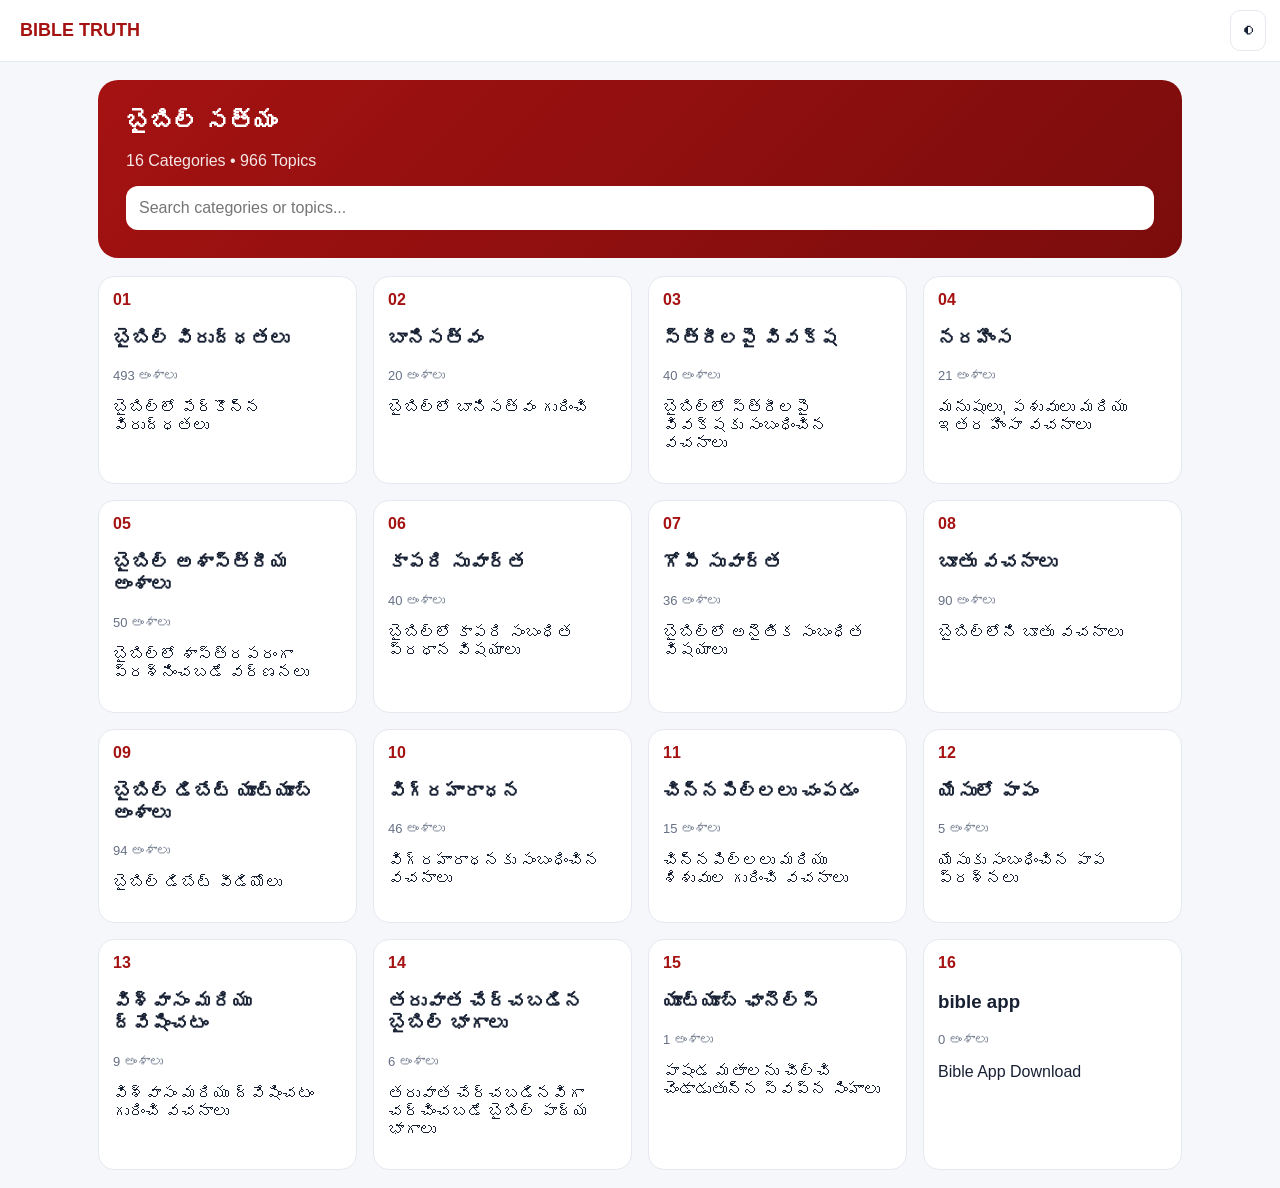
==== commit 869cac3b: "Add files via upload" ====
--- a/index.html
+++ b/index.html
@@ -1 +1,7 @@
-<!doctype html><html lang="te"><head><meta charset="utf-8"><meta name="viewport" content="width=device-width,initial-scale=1"><title>15 Categories</title><link rel="stylesheet" href="style.css"></head><body><header><h1>15 Categories</h1></header><main id="home" class="screen active"><div id="categoryGrid" class="grid"></div></main><main id="list" class="screen"><div class="bar"><button onclick="home()">← Back</button><h2 id="pageTitle"></h2></div><div id="items" class="items"></div></main><main id="detail" class="screen"><div class="bar"><button onclick="backList()">← Back</button><h2 id="detailTitle"></h2></div><article><button id="refBtn" class="ref">📖 Open Reference in Sajeeva Vahini</button><div id="content"></div></article></main><script src="script.js"></script></body></html>+<!doctype html><html lang="te"><head><meta charset="utf-8"><meta name="viewport" content="width=device-width,initial-scale=1"><title>Bible Truth</title><link rel="stylesheet" href="style.css"></head><body>
+<header class="topbar"><button id="backBtn" class="iconBtn hidden" aria-label="Back">←</button><button id="homeBtn" class="brand">BIBLE TRUTH</button><div class="spacer"></div><button id="themeBtn" class="iconBtn" title="Theme">◐</button></header>
+<main class="wrap"><section id="homeView"><div class="hero"><h1>బైబిల్ సత్యం</h1><p id="stats"></p><input id="search" placeholder="Search categories or topics..."></div><div id="categories" class="grid"></div></section>
+<section id="listView" class="hidden"><div class="viewHead"><h2 id="listTitle"></h2><p id="listSub"></p></div><div id="pointList" class="pointList"></div></section>
+<section id="detailView" class="hidden"><div id="detailContent"></div></section>
+<section id="resultsView" class="hidden"><h2>Search Results</h2><div id="results"></div></section></main>
+<script src="app.js"></script></body></html>
--- a/style.css
+++ b/style.css
@@ -1,2 +1,62 @@
-*{box-sizing:border-box}body{margin:0;font-family:Arial,'Noto Sans Telugu',sans-serif;background:#f4f6fb;color:#172033}header{background:#fff;padding:24px;text-align:center;border-bottom:1px solid #e5e7eb}header h1{margin:0}.screen{display:none}.active{display:block}.grid{max-width:1000px;margin:auto;padding:24px;display:grid;grid-template-columns:repeat(auto-fit,minmax(220px,1fr));gap:16px}.card,.item{background:#fff;border:0;border-radius:16px;padding:20px;text-align:left;box-shadow:0 4px 15px #00000012;cursor:pointer}.card{min-height:145px}.num{font-size:13px;color:#667085;font-weight:bold}.icon{font-size:36px;margin:8px 0}.name{font-size:18px;font-weight:bold;line-height:1.4}.bar{position:sticky;top:0;background:#fff;padding:14px 20px;display:flex;gap:14px;align-items:center;border-bottom:1px solid #e5e7eb}.bar h2{margin:0;font-size:18px}.bar button{background:#202938;color:#fff;border:0;border-radius:9px;padding:10px 14px;cursor:pointer}.items{max-width:900px;margin:auto;padding:20px}.item{width:100%;margin-bottom:12px;display:flex;gap:14px;align-items:center;text-decoration:none;color:#172033}.badge{min-width:40px;height:40px;border-radius:50%;background:#eef1f6;display:grid;place-items:center;font-weight:bold}.sub{font-size:13px;color:#667085;margin-top:5px}article{max-width:900px;margin:24px auto;background:#fff;padding:24px;border-radius:16px;box-shadow:0 4px 15px #00000012}.ref{width:100%;padding:15px;border:0;border-radius:10px;background:#b42318;color:#fff;font-weight:bold;cursor:pointer;margin-bottom:20px}.text{white-space:pre-line;line-height:1.75;color:#354052}.heading{margin-top:22px}.placeholder{padding:25px;color:#667085;text-align:center}@media(max-width:600px){.grid{padding:14px}.items{padding:14px}article{margin:14px;padding:16px}}
-.youtube-note{margin:0 0 14px;padding:14px 16px;border-radius:12px;background:#fff4f4;border:1px solid #ffd6d6;color:#7b1111;font-weight:700}
+:root{--bg:#f6f7fb;--card:#fff;--text:#172033;--muted:#667085;--line:#e6e8ef;--accent:#a51212;--accent2:#7b0c0c;--soft:#fff3f3}*{box-sizing:border-box}body{margin:0;font-family:Arial,'Noto Sans Telugu',sans-serif;background:var(--bg);color:var(--text)}body.dark{--bg:#121417;--card:#1b1e23;--text:#f3f4f6;--muted:#a7adb8;--line:#30343a;--soft:#2a1b1b}.topbar{position:sticky;top:0;z-index:100;background:var(--card);border-bottom:1px solid var(--line);height:62px;display:flex;align-items:center;padding:0 14px;gap:8px}.brand{border:0;background:none;font-weight:800;color:var(--accent);font-size:18px;cursor:pointer}.spacer{flex:1}.iconBtn{border:1px solid var(--line);background:var(--card);color:var(--text);border-radius:10px;padding:8px 12px;font-size:20px;cursor:pointer}.hidden{display:none!important}.wrap{max-width:1120px;margin:auto;padding:18px}.hero{background:linear-gradient(135deg,var(--accent),var(--accent2));color:#fff;border-radius:20px;padding:28px;margin-bottom:18px}.hero h1{margin:0 0 6px}.hero p{opacity:.9}.hero input{width:100%;padding:13px;border-radius:12px;border:0;font-size:16px}.grid{display:grid;grid-template-columns:repeat(auto-fit,minmax(240px,1fr));gap:16px}.cat{background:var(--card);border:1px solid var(--line);border-radius:16px;overflow:hidden;cursor:pointer;transition:.15s}.cat:hover,.pointCard:hover{transform:translateY(-2px);box-shadow:0 8px 24px #00000012}.cat img{width:100%;height:130px;object-fit:cover;background:#ddd}.cat .inside{padding:14px}.num{display:inline-block;color:var(--accent);font-weight:800}.count{color:var(--muted);font-size:13px}.viewHead,.detail-head{background:var(--card);border:1px solid var(--line);padding:16px;border-radius:14px;margin-bottom:14px}.pointList{display:grid;gap:10px}.pointCard{background:var(--card);border:1px solid var(--line);border-radius:14px;padding:15px;cursor:pointer}.pointNo{color:var(--accent);font-weight:800;margin-right:8px}.pointTitle{font-weight:700}.item{background:var(--card);border:1px solid var(--line);border-radius:16px;padding:18px}.item-title{margin-top:0}.body-text{line-height:1.75}.verse,.bible-ref{margin:10px 0;padding:12px 14px;border-radius:12px;background:var(--soft);border:1px solid #e5bcbc;line-height:1.65}.bible-ref{display:block;width:100%;text-align:left;font:inherit;font-weight:700;color:var(--accent);cursor:pointer}.bible-ref:hover{filter:brightness(.98)}.note{margin:10px 0;padding:12px;border-left:4px solid var(--accent);background:var(--soft)}.navs{display:flex;justify-content:space-between;gap:10px;margin-top:16px}.soft-btn,.youtube-btn{border:1px solid var(--line);background:var(--card);color:var(--text);padding:11px 14px;border-radius:10px;cursor:pointer;text-decoration:none;display:inline-block}.soft-btn:disabled{opacity:.45}.youtube-btn{background:#cc0000;color:#fff;border:0}.category-label{color:var(--accent);font-weight:700}.main-point{margin-top:10px;background:var(--soft);padding:12px;border-radius:10px}.result-card{background:var(--card);padding:14px;border:1px solid var(--line);border-radius:12px;margin:10px 0;cursor:pointer}@media(max-width:600px){.wrap{padding:12px}.topbar{height:58px}.cat img{height:110px}}
+
+
+/* Bible reference links: same card style, now safely clickable */
+a.bible-ref{
+  display:block;
+  text-decoration:none;
+  cursor:pointer;
+  -webkit-tap-highlight-color:transparent;
+}
+
+
+/* FINAL: clickable Bible reference boxes */
+a.bible-ref{
+ display:flex;align-items:center;gap:10px;width:100%;box-sizing:border-box;
+ margin:12px 0;padding:14px 16px;border:1px solid #c9a227;border-radius:12px;
+ background:#fffdf2;color:#5b4300;text-decoration:none;font-weight:700;cursor:pointer;
+ box-shadow:0 2px 8px rgba(0,0,0,.08);-webkit-tap-highlight-color:transparent;
+}
+a.bible-ref:hover{transform:translateY(-1px)}
+a.bible-ref:active{transform:scale(.99)}
+.bible-icon{font-size:22px;line-height:1}
+.bible-ref-text{flex:1}
+.bible-open{font-size:28px;line-height:1;font-weight:400}
+.dark a.bible-ref{background:#2b2616;color:#ffe9a6;border-color:#8f7420}
+
+
+/* Categories 5,7,10,11 — clickable Bible reference box */
+a.bible-ref{
+  display:flex;
+  align-items:center;
+  gap:10px;
+  width:100%;
+  box-sizing:border-box;
+  margin:12px 0;
+  padding:14px 16px;
+  border:1px solid #c9a227;
+  border-radius:12px;
+  background:#fffdf2;
+  color:#5b4300;
+  text-decoration:none;
+  font-weight:700;
+  cursor:pointer;
+  box-shadow:0 2px 8px rgba(0,0,0,.08);
+  -webkit-tap-highlight-color:transparent;
+}
+a.bible-ref:hover{transform:translateY(-1px)}
+a.bible-ref:active{transform:scale(.99)}
+.bible-icon{font-size:22px;line-height:1}
+.bible-ref-text{flex:1}
+.bible-open{font-size:28px;line-height:1;font-weight:400}
+.dark a.bible-ref{background:#2b2616;color:#ffe9a6;border-color:#8f7420}
+
+
+/* FINAL FIX: category images are visible on all 13 cards without changing text/content */
+.cat img{
+  display:block;
+  width:100%;
+  height:130px;
+  object-fit:cover;
+  object-position:center;
+}
